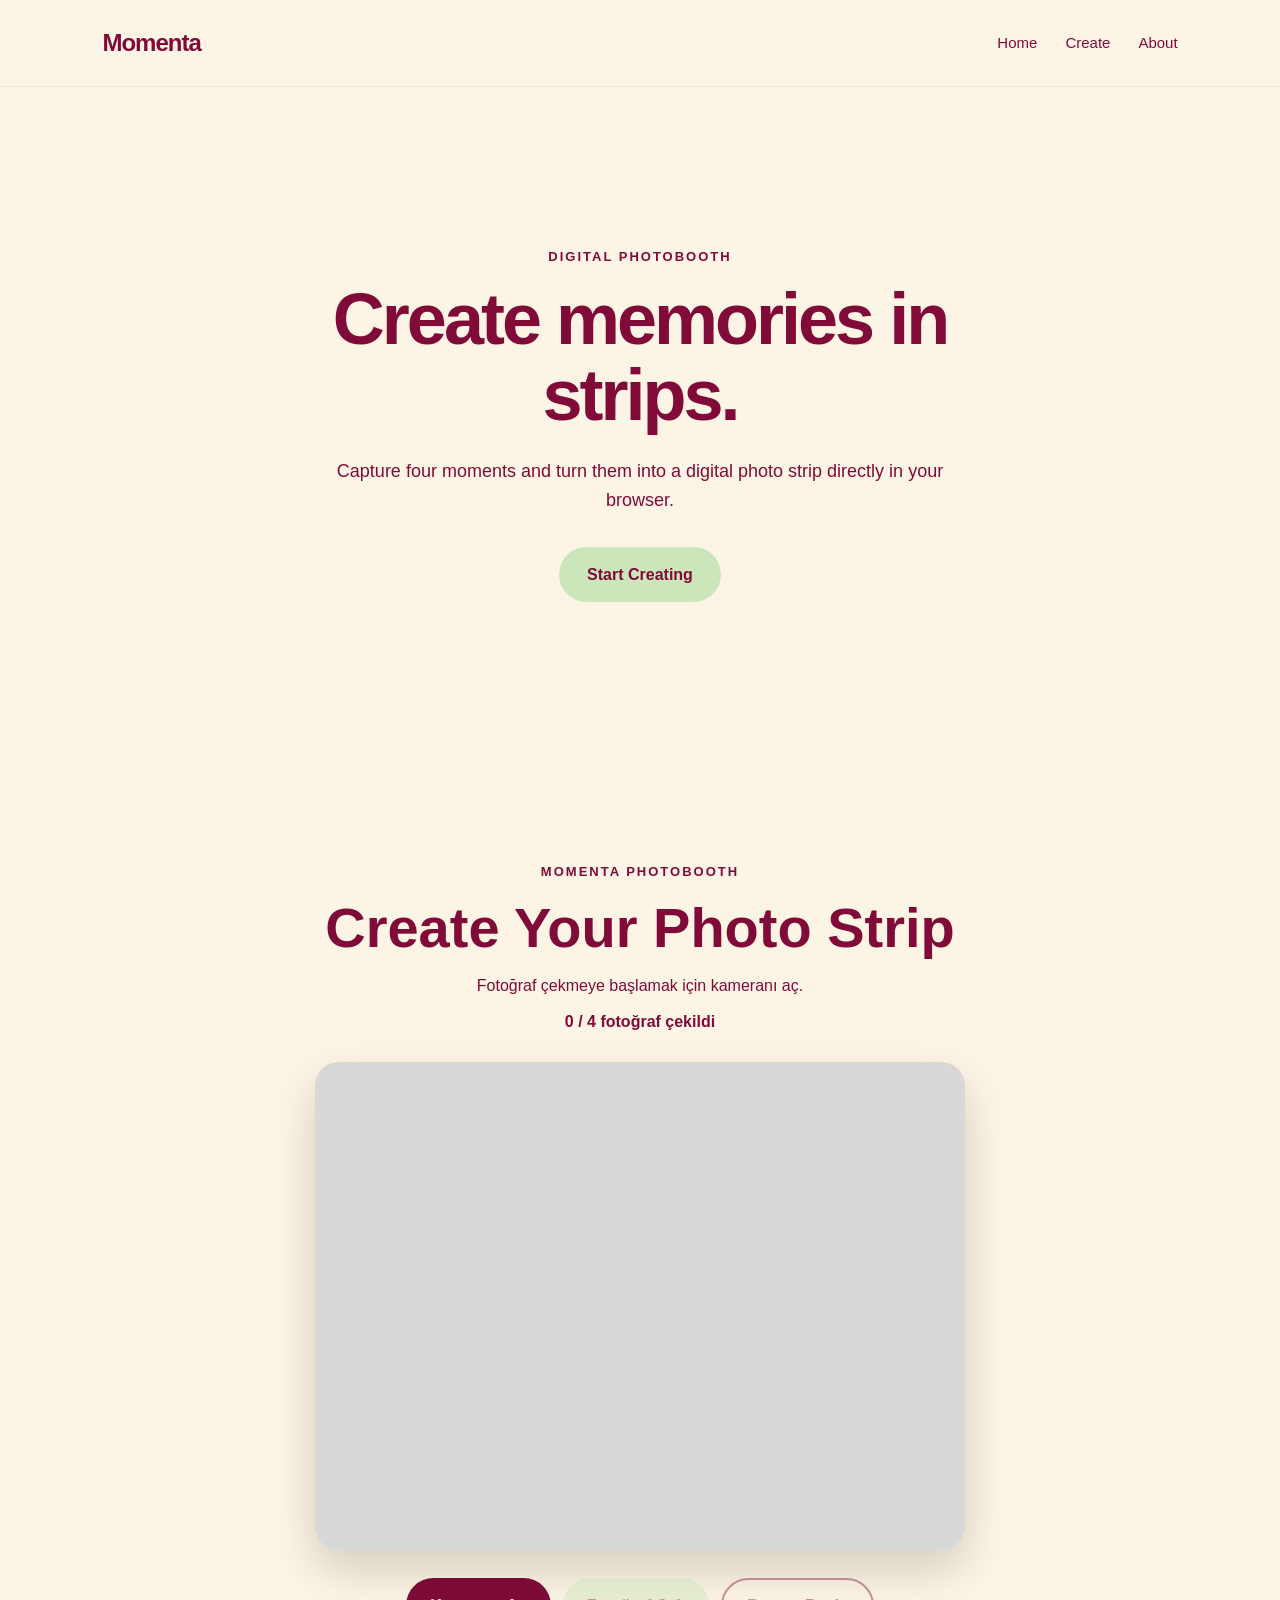
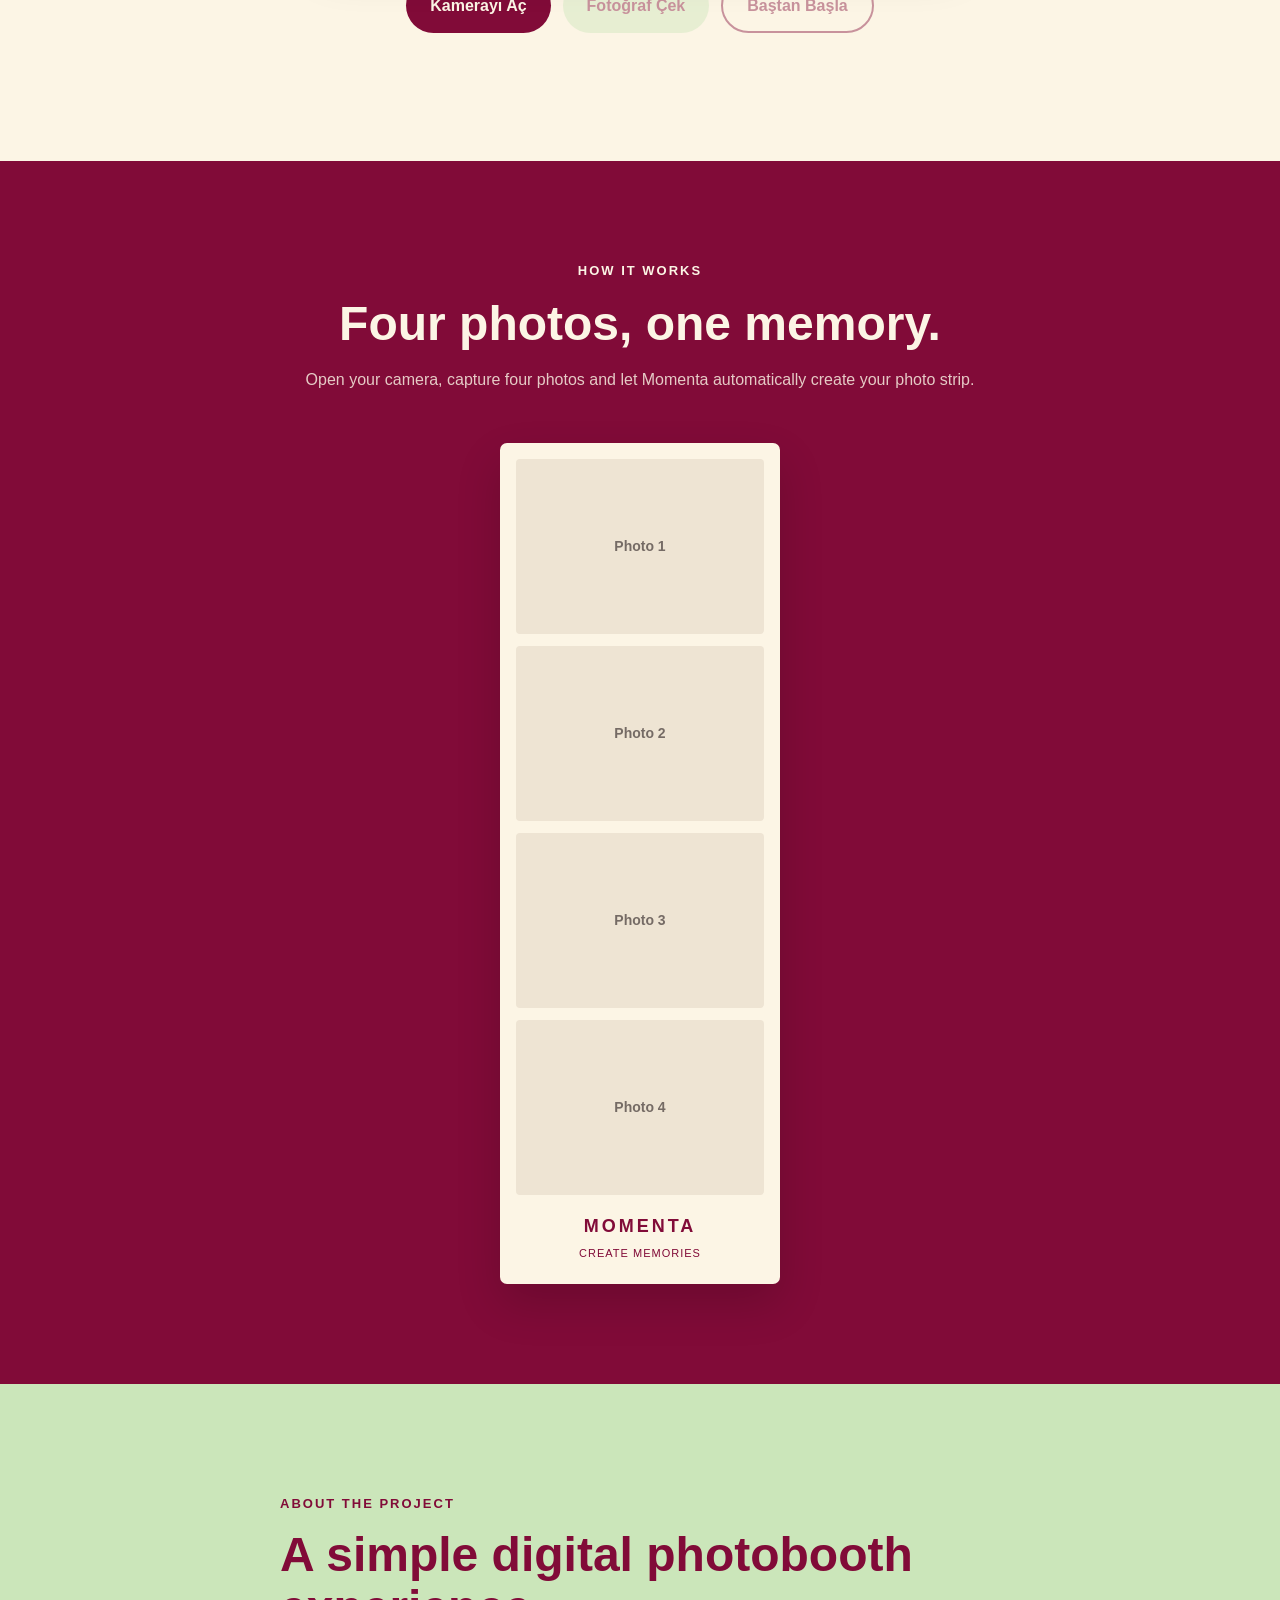
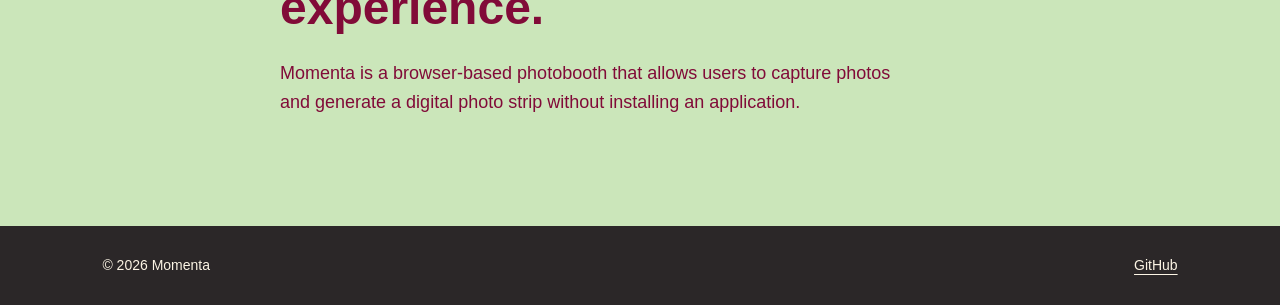
==== index.html @ b7023be0 "refactor: rebuild photobooth camera flow" ====
<!DOCTYPE html>
<html lang="en">
<head>
    <meta charset="UTF-8">

    <meta
        name="viewport"
        content="width=device-width, initial-scale=1.0"
    >

    <meta
        name="description"
        content="Create digital photo strips directly in your browser with Momenta."
    >

    <title>Momenta | Digital Photobooth</title>

    <link rel="stylesheet" href="./style.css">

    <script src="./script.js" defer></script>
</head>

<body>

    <!-- HEADER -->
    <header class="header">
        <a href="#home" class="logo">
            Momenta
        </a>

        <nav class="navigation" aria-label="Main navigation">
            <a href="#home">Home</a>
            <a href="#camera-section">Create</a>
            <a href="#about">About</a>
        </nav>
    </header>


    <!-- MAIN CONTENT -->
    <main>

        <!-- HERO SECTION -->
        <section class="hero" id="home">
            <div class="hero-content">

                <p class="hero-label">
                    Digital Photobooth
                </p>

                <h1>
                    Create memories in strips.
                </h1>

                <p class="hero-description">
                    Capture four moments and turn them into a
                    digital photo strip directly in your browser.
                </p>

                <a
                    href="#camera-section"
                    class="primary-button"
                >
                    Start Creating
                </a>

            </div>
        </section>


        <!-- CAMERA SECTION -->
        <section
            class="camera-section"
            id="camera-section"
        >
            <div class="camera-header">

                <p class="section-label">
                    Momenta Photobooth
                </p>

                <h2>
                    Create Your Photo Strip
                </h2>

                <p
                    id="camera-status"
                    class="status-message"
                    aria-live="polite"
                >
                    Fotoğraf çekmeye başlamak için kameranı aç.
                </p>

                <p id="photo-counter">
                    0 / 4 fotoğraf çekildi
                </p>

            </div>


            <!-- CAMERA PREVIEW -->
            <div class="camera-container">

                <video
                    id="camera"
                    autoplay
                    muted
                    playsinline
                ></video>

                <!-- COUNTDOWN -->
                <div
                    id="countdown-overlay"
                    class="countdown-overlay"
                    hidden
                    aria-live="assertive"
                >
                    <span id="countdown-number">3</span>
                </div>

            </div>


            <!-- CAMERA BUTTONS -->
            <div class="camera-actions">

                <button
                    id="start-camera"
                    type="button"
                    class="action-button primary-action"
                >
                    Kamerayı Aç
                </button>

                <button
                    id="capture-photo"
                    type="button"
                    class="action-button"
                    disabled
                >
                    Fotoğraf Çek
                </button>

                <button
                    id="reset-session"
                    type="button"
                    class="action-button secondary-action"
                    disabled
                >
                    Baştan Başla
                </button>

            </div>


            <!-- CAPTURED PHOTOS -->
            <div
                id="photo-gallery"
                class="photo-gallery"
                aria-label="Çekilen fotoğraflar"
            ></div>


            <!-- GENERATED PHOTO STRIP -->
            <section
                id="strip-result"
                class="strip-result"
                hidden
            >
                <h3>
                    Your Photo Strip
                </h3>

                <canvas id="strip-canvas"></canvas>
            </section>


            <!-- HIDDEN CAPTURE CANVAS -->
            <canvas
                id="photo-canvas"
                hidden
            ></canvas>

        </section>


        <!-- PREVIEW SECTION -->
        <section
            class="preview-section"
            id="preview"
        >
            <div class="section-heading">

                <p class="section-label">
                    How it works
                </p>

                <h2>
                    Four photos, one memory.
                </h2>

                <p>
                    Open your camera, capture four photos and let
                    Momenta automatically create your photo strip.
                </p>

            </div>


            <div class="example-strip">

                <div class="example-photo">
                    <span>Photo 1</span>
                </div>

                <div class="example-photo">
                    <span>Photo 2</span>
                </div>

                <div class="example-photo">
                    <span>Photo 3</span>
                </div>

                <div class="example-photo">
                    <span>Photo 4</span>
                </div>

                <p class="example-strip-title">
                    MOMENTA
                </p>

                <p class="example-strip-date">
                    CREATE MEMORIES
                </p>

            </div>
        </section>


        <!-- ABOUT SECTION -->
        <section
            class="about-section"
            id="about"
        >
            <div class="about-content">

                <p class="section-label">
                    About the project
                </p>

                <h2>
                    A simple digital photobooth experience.
                </h2>

                <p>
                    Momenta is a browser-based photobooth that
                    allows users to capture photos and generate a
                    digital photo strip without installing an
                    application.
                </p>

            </div>
        </section>

    </main>


    <!-- FOOTER -->
    <footer class="footer">

        <p>
            © 2026 Momenta
        </p>

        <a
            href="https://github.com/esmaktass/momenta-photobooth"
            target="_blank"
            rel="noopener noreferrer"
        >
            GitHub
        </a>

    </footer>

</body>
</html>
---- style.css ----
/* ============================= */
/* RESET                         */
/* ============================= */

* {
    margin: 0;
    padding: 0;
    box-sizing: border-box;
}


/* ============================= */
/* GLOBAL STYLES                 */
/* ============================= */

:root {
    --cream: #fcf5e5;
    --burgundy: #810b38;
    --green: #cbe6ba;
    --dark: #2b2728;
    --white: #ffffff;
    --gray: #d8d8d8;

    --shadow-small:
        0 8px 20px rgba(0, 0, 0, 0.1);

    --shadow-large:
        0 20px 45px rgba(0, 0, 0, 0.16);
}

html {
    scroll-behavior: smooth;
}

body {
    min-height: 100vh;

    font-family:
        Arial,
        Helvetica,
        sans-serif;

    background-color: var(--cream);
    color: var(--burgundy);

    line-height: 1.6;
}

button,
a {
    font: inherit;
}

a {
    color: inherit;
    text-decoration: none;
}

button {
    border: none;
}


/* ============================= */
/* HEADER                        */
/* ============================= */

.header {
    width: 100%;

    display: flex;
    justify-content: space-between;
    align-items: center;

    padding: 24px 8%;

    background-color: var(--cream);

    border-bottom:
        1px solid rgba(129, 11, 56, 0.08);
}

.logo {
    font-size: 24px;
    font-weight: 700;
    letter-spacing: -1px;
}

.navigation {
    display: flex;
    align-items: center;
    gap: 28px;
}

.navigation a {
    font-size: 15px;
    font-weight: 500;

    transition:
        opacity 0.2s ease,
        transform 0.2s ease;
}

.navigation a:hover {
    opacity: 0.6;
    transform: translateY(-1px);
}


/* ============================= */
/* HERO                          */
/* ============================= */

.hero {
    min-height: 75vh;

    display: flex;
    justify-content: center;
    align-items: center;

    padding: 80px 8%;
}

.hero-content {
    max-width: 780px;
    text-align: center;
}

.hero-label,
.section-label {
    margin-bottom: 14px;

    font-size: 13px;
    font-weight: 700;

    letter-spacing: 2px;
    text-transform: uppercase;
}

.hero h1 {
    font-size: clamp(3rem, 8vw, 4.5rem);
    line-height: 1.05;
    letter-spacing: -3px;
}

.hero-description {
    max-width: 620px;

    margin: 24px auto 0;

    font-size: 18px;
}

.primary-button {
    display: inline-block;

    margin-top: 32px;
    padding: 15px 28px;

    background-color: var(--green);
    color: var(--burgundy);

    border-radius: 999px;

    font-weight: 700;

    transition:
        transform 0.2s ease,
        opacity 0.2s ease;
}

.primary-button:hover {
    transform: translateY(-2px);
    opacity: 0.86;
}


/* ============================= */
/* CAMERA SECTION                */
/* ============================= */

.camera-section {
    min-height: 100vh;

    display: flex;
    flex-direction: column;
    align-items: center;
    gap: 28px;

    padding: 100px 8%;

    text-align: center;
}

.camera-header {
    max-width: 680px;
}

.camera-header h2 {
    margin-bottom: 14px;

    font-size: clamp(2rem, 5vw, 3.5rem);
    line-height: 1.1;
}

.status-message {
    min-height: 28px;
    margin-bottom: 8px;
}

.status-message.success {
    color: #39703b;
}

.status-message.error {
    color: #b42318;
}

#photo-counter {
    font-weight: 700;
}


/* ============================= */
/* CAMERA PREVIEW                */
/* ============================= */

.camera-container {
    position: relative;

    width: min(100%, 650px);
    aspect-ratio: 4 / 3;

    overflow: hidden;

    background-color: var(--gray);

    border-radius: 24px;

    box-shadow: var(--shadow-large);
}

#camera {
    display: none;

    width: 100%;
    height: 100%;

    object-fit: cover;

    transform: scaleX(-1);
}


/* ============================= */
/* COUNTDOWN                     */
/* ============================= */

.countdown-overlay {
    position: absolute;
    inset: 0;

    display: flex;
    justify-content: center;
    align-items: center;

    background-color: rgba(0, 0, 0, 0.34);

    z-index: 10;
}

.countdown-overlay[hidden] {
    display: none;
}

#countdown-number {
    color: var(--white);

    font-size: clamp(5rem, 18vw, 9rem);
    font-weight: 700;

    text-shadow:
        0 8px 24px rgba(0, 0, 0, 0.35);

    animation:
        countdown-pop 0.8s ease;
}

@keyframes countdown-pop {
    0% {
        opacity: 0;
        transform: scale(0.55);
    }

    35% {
        opacity: 1;
        transform: scale(1.15);
    }

    100% {
        opacity: 1;
        transform: scale(1);
    }
}


/* ============================= */
/* CAMERA BUTTONS                */
/* ============================= */

.camera-actions {
    display: flex;
    flex-wrap: wrap;
    justify-content: center;

    gap: 12px;
}

.action-button {
    padding: 13px 24px;

    background-color: var(--green);
    color: var(--burgundy);

    border-radius: 999px;

    font-weight: 700;

    cursor: pointer;

    transition:
        transform 0.2s ease,
        opacity 0.2s ease;
}

.action-button:hover:not(:disabled) {
    transform: translateY(-2px);
}

.action-button:disabled {
    cursor: not-allowed;
    opacity: 0.42;
}

.primary-action {
    background-color: var(--burgundy);
    color: var(--cream);
}

.secondary-action {
    background-color: transparent;

    border:
        2px solid var(--burgundy);
}


/* ============================= */
/* PHOTO GALLERY                 */
/* ============================= */

.photo-gallery {
    width: min(100%, 800px);

    display: grid;
    grid-template-columns:
        repeat(4, minmax(0, 1fr));

    gap: 14px;
}

.photo-thumbnail {
    width: 100%;
    aspect-ratio: 4 / 3;

    object-fit: cover;

    border-radius: 14px;

    box-shadow: var(--shadow-small);
}


/* ============================= */
/* GENERATED STRIP               */
/* ============================= */

.strip-result {
    width: 100%;

    margin-top: 26px;
}

.strip-result h3 {
    margin-bottom: 24px;

    font-size: 2rem;
}

#strip-canvas {
    width: min(100%, 340px);
    height: auto;

    background-color: var(--white);

    border-radius: 8px;

    box-shadow: var(--shadow-large);
}


/* ============================= */
/* PREVIEW SECTION               */
/* ============================= */

.preview-section {
    display: flex;
    flex-direction: column;
    align-items: center;

    padding: 100px 8%;

    background-color: var(--burgundy);
    color: var(--cream);
}

.section-heading {
    max-width: 680px;

    margin-bottom: 50px;

    text-align: center;
}

.section-heading h2 {
    margin-bottom: 16px;

    font-size: clamp(2rem, 5vw, 3rem);
    line-height: 1.15;
}

.section-heading p:last-child {
    opacity: 0.82;
}

.example-strip {
    width: 280px;

    display: flex;
    flex-direction: column;
    gap: 12px;

    padding: 16px 16px 22px;

    background-color: var(--cream);
    color: var(--burgundy);

    border-radius: 7px;

    box-shadow: var(--shadow-large);
}

.example-photo {
    height: 175px;

    display: flex;
    justify-content: center;
    align-items: center;

    background-color: #eee4d3;

    border-radius: 4px;

    color: #756b65;

    font-size: 14px;
    font-weight: 700;
}

.example-strip-title {
    margin-top: 5px;

    text-align: center;

    font-size: 18px;
    font-weight: 700;

    letter-spacing: 3px;
}

.example-strip-date {
    margin-top: -8px;

    text-align: center;

    font-size: 11px;
    letter-spacing: 1px;
}


/* ============================= */
/* ABOUT SECTION                 */
/* ============================= */

.about-section {
    padding: 110px 8%;

    background-color: var(--green);
}

.about-content {
    max-width: 720px;
    margin: 0 auto;
}

.about-content h2 {
    margin-bottom: 24px;

    font-size: clamp(2.2rem, 5vw, 3rem);
    line-height: 1.1;
}

.about-content p:last-child {
    max-width: 630px;

    font-size: 18px;
}


/* ============================= */
/* FOOTER                        */
/* ============================= */

.footer {
    display: flex;
    justify-content: space-between;
    align-items: center;

    padding: 28px 8%;

    background-color: var(--dark);
    color: var(--cream);

    font-size: 14px;
}

.footer a {
    text-decoration: underline;
    text-underline-offset: 4px;
}


/* ============================= */
/* TABLET                        */
/* ============================= */

@media (max-width: 768px) {
    .header {
        flex-direction: column;
        gap: 18px;

        padding: 22px 6%;
    }

    .navigation {
        gap: 20px;
    }

    .hero {
        min-height: 65vh;

        padding: 70px 6%;
    }

    .hero h1 {
        letter-spacing: -2px;
    }

    .camera-section {
        padding: 80px 6%;
    }

    .photo-gallery {
        grid-template-columns:
            repeat(2, minmax(0, 1fr));
    }

    .preview-section {
        padding: 80px 6%;
    }

    .about-section {
        padding: 80px 6%;
    }
}


/* ============================= */
/* MOBILE                        */
/* ============================= */

@media (max-width: 480px) {
    .navigation {
        gap: 15px;
    }

    .navigation a {
        font-size: 14px;
    }

    .hero {
        padding: 60px 20px;
    }

    .hero-description {
        font-size: 16px;
    }

    .camera-section {
        padding: 65px 20px;
    }

    .camera-actions {
        width: 100%;
    }

    .action-button {
        flex: 1 1 100%;
    }

    .photo-gallery {
        grid-template-columns:
            repeat(2, minmax(0, 1fr));
    }

    .example-strip {
        width: 100%;
        max-width: 280px;
    }

    .footer {
        flex-direction: column;
        gap: 10px;

        text-align: center;
    }
}
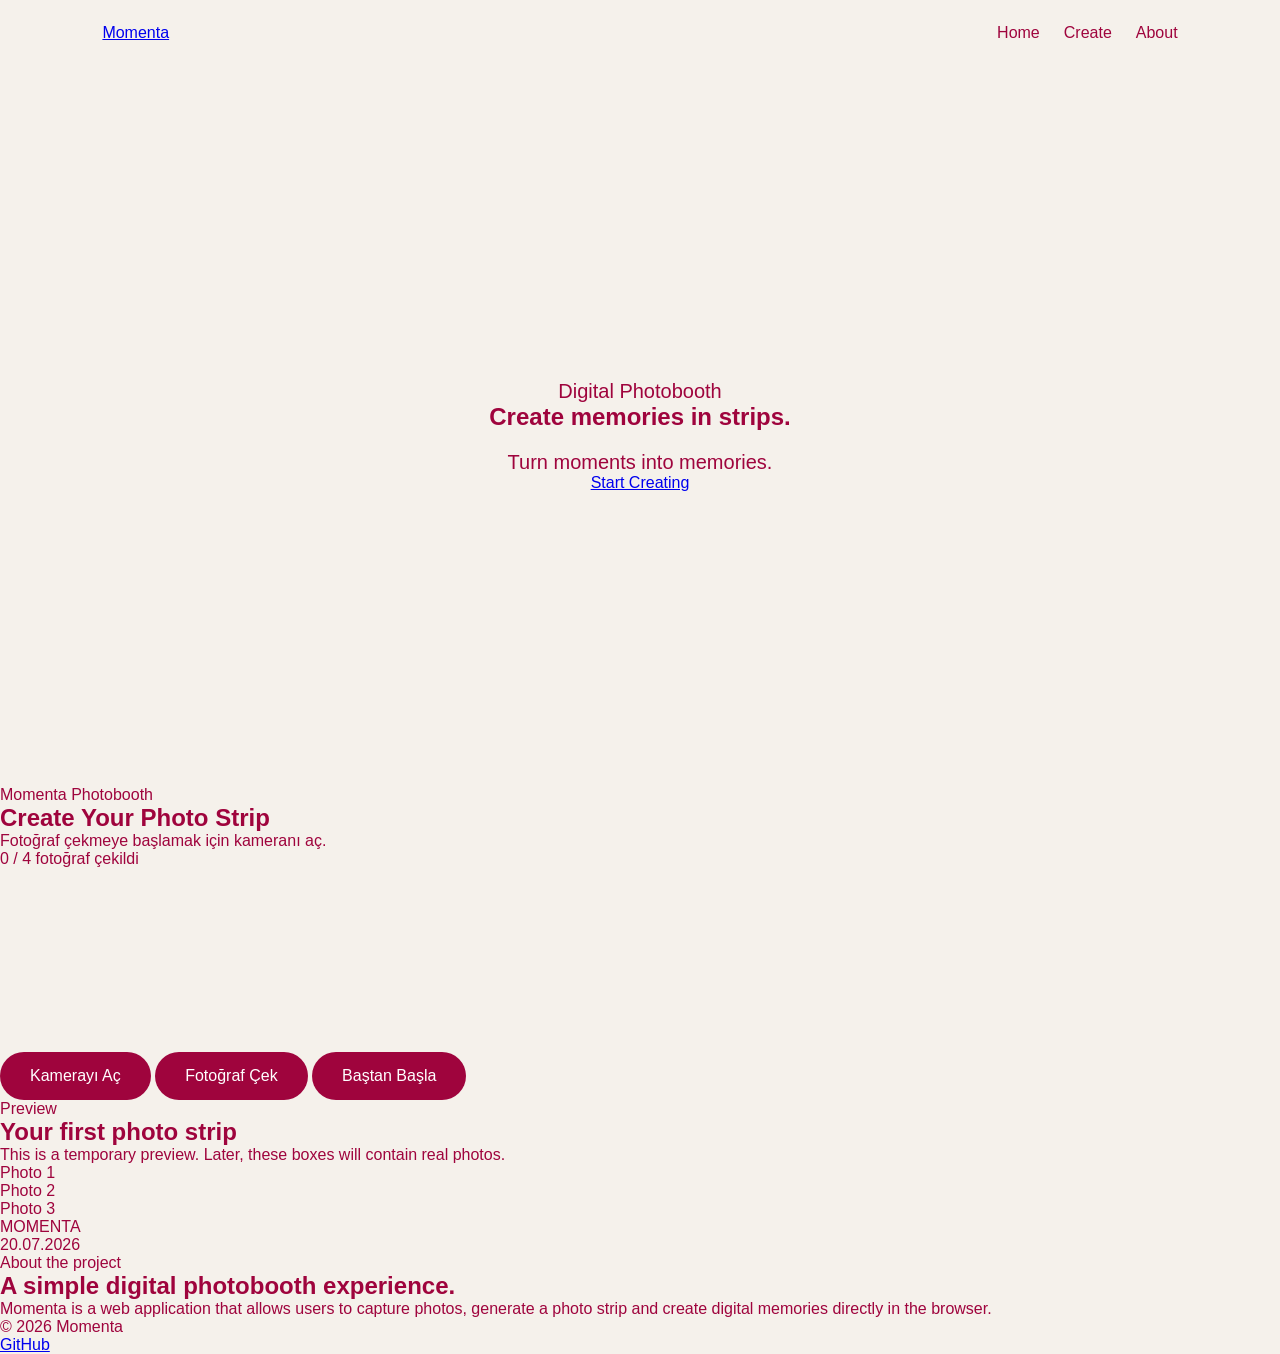
==== commit edab6daf: "Add countdown experience before photo capture" ====
--- a/index.html
+++ b/index.html
@@ -8,12 +8,7 @@
         content="width=device-width, initial-scale=1.0"
     >
 
-    <meta
-        name="description"
-        content="Create digital photo strips directly in your browser with Momenta."
-    >
-
-    <title>Momenta | Digital Photobooth</title>
+    <title>Momenta</title>
 
     <link rel="stylesheet" href="./style.css">
 
@@ -24,15 +19,17 @@
 
     <!-- HEADER -->
     <header class="header">
+
         <a href="#home" class="logo">
             Momenta
         </a>
 
-        <nav class="navigation" aria-label="Main navigation">
+        <nav class="navigation">
             <a href="#home">Home</a>
             <a href="#camera-section">Create</a>
             <a href="#about">About</a>
         </nav>
+
     </header>
 
 
@@ -41,6 +38,7 @@
 
         <!-- HERO SECTION -->
         <section class="hero" id="home">
+
             <div class="hero-content">
 
                 <p class="hero-label">
@@ -52,8 +50,7 @@
                 </h1>
 
                 <p class="hero-description">
-                    Capture four moments and turn them into a
-                    digital photo strip directly in your browser.
+                    Turn moments into memories.
                 </p>
 
                 <a
@@ -64,6 +61,7 @@
                 </a>
 
             </div>
+
         </section>
 
 
@@ -72,6 +70,7 @@
             class="camera-section"
             id="camera-section"
         >
+
             <div class="camera-header">
 
                 <p class="section-label">
@@ -82,11 +81,7 @@
                     Create Your Photo Strip
                 </h2>
 
-                <p
-                    id="camera-status"
-                    class="status-message"
-                    aria-live="polite"
-                >
+                <p id="camera-status">
                     Fotoğraf çekmeye başlamak için kameranı aç.
                 </p>
 
@@ -97,36 +92,22 @@
             </div>
 
 
-            <!-- CAMERA PREVIEW -->
             <div class="camera-container">
 
                 <video
                     id="camera"
                     autoplay
-                    muted
                     playsinline
                 ></video>
 
-                <!-- COUNTDOWN -->
-                <div
-                    id="countdown-overlay"
-                    class="countdown-overlay"
-                    hidden
-                    aria-live="assertive"
-                >
-                    <span id="countdown-number">3</span>
-                </div>
-
-            </div>
-
-
-            <!-- CAMERA BUTTONS -->
+            </div>
+
+
             <div class="camera-actions">
 
                 <button
                     id="start-camera"
                     type="button"
-                    class="action-button primary-action"
                 >
                     Kamerayı Aç
                 </button>
@@ -134,7 +115,6 @@
                 <button
                     id="capture-photo"
                     type="button"
-                    class="action-button"
                     disabled
                 >
                     Fotoğraf Çek
@@ -143,7 +123,6 @@
                 <button
                     id="reset-session"
                     type="button"
-                    class="action-button secondary-action"
                     disabled
                 >
                     Baştan Başla
@@ -152,7 +131,6 @@
             </div>
 
 
-            <!-- CAPTURED PHOTOS -->
             <div
                 id="photo-gallery"
                 class="photo-gallery"
@@ -160,21 +138,21 @@
             ></div>
 
 
-            <!-- GENERATED PHOTO STRIP -->
             <section
                 id="strip-result"
                 class="strip-result"
                 hidden
             >
+
                 <h3>
                     Your Photo Strip
                 </h3>
 
                 <canvas id="strip-canvas"></canvas>
+
             </section>
 
 
-            <!-- HIDDEN CAPTURE CANVAS -->
             <canvas
                 id="photo-canvas"
                 hidden
@@ -188,51 +166,49 @@
             class="preview-section"
             id="preview"
         >
+
             <div class="section-heading">
 
                 <p class="section-label">
-                    How it works
+                    Preview
                 </p>
 
                 <h2>
-                    Four photos, one memory.
+                    Your first photo strip
                 </h2>
 
                 <p>
-                    Open your camera, capture four photos and let
-                    Momenta automatically create your photo strip.
-                </p>
-
-            </div>
-
-
-            <div class="example-strip">
-
-                <div class="example-photo">
+                    This is a temporary preview. Later, these
+                    boxes will contain real photos.
+                </p>
+
+            </div>
+
+
+            <div class="photo-strip">
+
+                <div class="photo-placeholder">
                     <span>Photo 1</span>
                 </div>
 
-                <div class="example-photo">
+                <div class="photo-placeholder">
                     <span>Photo 2</span>
                 </div>
 
-                <div class="example-photo">
+                <div class="photo-placeholder">
                     <span>Photo 3</span>
                 </div>
 
-                <div class="example-photo">
-                    <span>Photo 4</span>
-                </div>
-
-                <p class="example-strip-title">
+                <p class="photo-strip-title">
                     MOMENTA
                 </p>
 
-                <p class="example-strip-date">
-                    CREATE MEMORIES
-                </p>
-
-            </div>
+                <p class="photo-strip-date">
+                    20.07.2026
+                </p>
+
+            </div>
+
         </section>
 
 
@@ -241,6 +217,7 @@
             class="about-section"
             id="about"
         >
+
             <div class="about-content">
 
                 <p class="section-label">
@@ -252,13 +229,14 @@
                 </h2>
 
                 <p>
-                    Momenta is a browser-based photobooth that
-                    allows users to capture photos and generate a
-                    digital photo strip without installing an
-                    application.
-                </p>
-
-            </div>
+                    Momenta is a web application that allows
+                    users to capture photos, generate a photo
+                    strip and create digital memories directly
+                    in the browser.
+                </p>
+
+            </div>
+
         </section>
 
     </main>
--- a/style.css
+++ b/style.css
@@ -1,647 +1,83 @@
-/* ============================= */
-/* RESET                         */
-/* ============================= */
-
 * {
     margin: 0;
     padding: 0;
     box-sizing: border-box;
 }
 
-
-/* ============================= */
-/* GLOBAL STYLES                 */
-/* ============================= */
-
-:root {
-    --cream: #fcf5e5;
-    --burgundy: #810b38;
-    --green: #cbe6ba;
-    --dark: #2b2728;
-    --white: #ffffff;
-    --gray: #d8d8d8;
-
-    --shadow-small:
-        0 8px 20px rgba(0, 0, 0, 0.1);
-
-    --shadow-large:
-        0 20px 45px rgba(0, 0, 0, 0.16);
+body {
+    font-family: Arial, sans-serif;
+    background-color: #f5f1eb;
+    color: #9f043d;
 }
 
-html {
-    scroll-behavior: smooth;
-}
-
-body {
-    min-height: 100vh;
-
-    font-family:
-        Arial,
-        Helvetica,
-        sans-serif;
-
-    background-color: var(--cream);
-    color: var(--burgundy);
-
-    line-height: 1.6;
-}
-
-button,
-a {
-    font: inherit;
-}
-
-a {
-    color: inherit;
-    text-decoration: none;
-}
-
-button {
-    border: none;
-}
-
-
-/* ============================= */
-/* HEADER                        */
-/* ============================= */
-
-.header {
-    width: 100%;
-
+header {
     display: flex;
     justify-content: space-between;
     align-items: center;
 
     padding: 24px 8%;
-
-    background-color: var(--cream);
-
-    border-bottom:
-        1px solid rgba(129, 11, 56, 0.08);
 }
 
-.logo {
-    font-size: 24px;
-    font-weight: 700;
-    letter-spacing: -1px;
+nav {
+    display: flex;
+    gap: 24px;
 }
 
-.navigation {
-    display: flex;
-    align-items: center;
-    gap: 28px;
+nav a {
+    text-decoration: none;
+    color: #9f043d;
 }
 
-.navigation a {
-    font-size: 15px;
-    font-weight: 500;
-
-    transition:
-        opacity 0.2s ease,
-        transform 0.2s ease;
-}
-
-.navigation a:hover {
-    opacity: 0.6;
-    transform: translateY(-1px);
-}
-
-
-/* ============================= */
-/* HERO                          */
-/* ============================= */
-
 .hero {
-    min-height: 75vh;
-
-    display: flex;
-    justify-content: center;
-    align-items: center;
-
-    padding: 80px 8%;
-}
-
-.hero-content {
-    max-width: 780px;
-    text-align: center;
-}
-
-.hero-label,
-.section-label {
-    margin-bottom: 14px;
-
-    font-size: 13px;
-    font-weight: 700;
-
-    letter-spacing: 2px;
-    text-transform: uppercase;
-}
-
-.hero h1 {
-    font-size: clamp(3rem, 8vw, 4.5rem);
-    line-height: 1.05;
-    letter-spacing: -3px;
-}
-
-.hero-description {
-    max-width: 620px;
-
-    margin: 24px auto 0;
-
-    font-size: 18px;
-}
-
-.primary-button {
-    display: inline-block;
-
-    margin-top: 32px;
-    padding: 15px 28px;
-
-    background-color: var(--green);
-    color: var(--burgundy);
-
-    border-radius: 999px;
-
-    font-weight: 700;
-
-    transition:
-        transform 0.2s ease,
-        opacity 0.2s ease;
-}
-
-.primary-button:hover {
-    transform: translateY(-2px);
-    opacity: 0.86;
-}
-
-
-/* ============================= */
-/* CAMERA SECTION                */
-/* ============================= */
-
-.camera-section {
-    min-height: 100vh;
+    min-height: 80vh;
 
     display: flex;
     flex-direction: column;
+    justify-content: center;
     align-items: center;
-    gap: 28px;
-
-    padding: 100px 8%;
 
     text-align: center;
 }
 
-.camera-header {
-    max-width: 680px;
+.hero h2 {
+    font-size: 56px;
+    max-width: 700px;
 }
 
-.camera-header h2 {
-    margin-bottom: 14px;
-
-    font-size: clamp(2rem, 5vw, 3.5rem);
-    line-height: 1.1;
+.hero p {
+    margin-top: 20px;
+    font-size: 20px;
 }
 
-.status-message {
-    min-height: 28px;
-    margin-bottom: 8px;
+button {
+    margin-top: 30px;
+
+    padding: 15px 30px;
+
+    border: none;
+    border-radius: 30px;
+
+    background-color: #9f043d;
+    color: white;
+
+    font-size: 16px;
+
+    cursor: pointer;
 }
 
-.status-message.success {
-    color: #39703b;
-}
+@media (max-width: 768px) {
 
-.status-message.error {
-    color: #b42318;
-}
-
-#photo-counter {
-    font-weight: 700;
-}
-
-
-/* ============================= */
-/* CAMERA PREVIEW                */
-/* ============================= */
-
-.camera-container {
-    position: relative;
-
-    width: min(100%, 650px);
-    aspect-ratio: 4 / 3;
-
-    overflow: hidden;
-
-    background-color: var(--gray);
-
-    border-radius: 24px;
-
-    box-shadow: var(--shadow-large);
-}
-
-#camera {
-    display: none;
-
-    width: 100%;
-    height: 100%;
-
-    object-fit: cover;
-
-    transform: scaleX(-1);
-}
-
-
-/* ============================= */
-/* COUNTDOWN                     */
-/* ============================= */
-
-.countdown-overlay {
-    position: absolute;
-    inset: 0;
-
-    display: flex;
-    justify-content: center;
-    align-items: center;
-
-    background-color: rgba(0, 0, 0, 0.34);
-
-    z-index: 10;
-}
-
-.countdown-overlay[hidden] {
-    display: none;
-}
-
-#countdown-number {
-    color: var(--white);
-
-    font-size: clamp(5rem, 18vw, 9rem);
-    font-weight: 700;
-
-    text-shadow:
-        0 8px 24px rgba(0, 0, 0, 0.35);
-
-    animation:
-        countdown-pop 0.8s ease;
-}
-
-@keyframes countdown-pop {
-    0% {
-        opacity: 0;
-        transform: scale(0.55);
-    }
-
-    35% {
-        opacity: 1;
-        transform: scale(1.15);
-    }
-
-    100% {
-        opacity: 1;
-        transform: scale(1);
-    }
-}
-
-
-/* ============================= */
-/* CAMERA BUTTONS                */
-/* ============================= */
-
-.camera-actions {
-    display: flex;
-    flex-wrap: wrap;
-    justify-content: center;
-
-    gap: 12px;
-}
-
-.action-button {
-    padding: 13px 24px;
-
-    background-color: var(--green);
-    color: var(--burgundy);
-
-    border-radius: 999px;
-
-    font-weight: 700;
-
-    cursor: pointer;
-
-    transition:
-        transform 0.2s ease,
-        opacity 0.2s ease;
-}
-
-.action-button:hover:not(:disabled) {
-    transform: translateY(-2px);
-}
-
-.action-button:disabled {
-    cursor: not-allowed;
-    opacity: 0.42;
-}
-
-.primary-action {
-    background-color: var(--burgundy);
-    color: var(--cream);
-}
-
-.secondary-action {
-    background-color: transparent;
-
-    border:
-        2px solid var(--burgundy);
-}
-
-
-/* ============================= */
-/* PHOTO GALLERY                 */
-/* ============================= */
-
-.photo-gallery {
-    width: min(100%, 800px);
-
-    display: grid;
-    grid-template-columns:
-        repeat(4, minmax(0, 1fr));
-
-    gap: 14px;
-}
-
-.photo-thumbnail {
-    width: 100%;
-    aspect-ratio: 4 / 3;
-
-    object-fit: cover;
-
-    border-radius: 14px;
-
-    box-shadow: var(--shadow-small);
-}
-
-
-/* ============================= */
-/* GENERATED STRIP               */
-/* ============================= */
-
-.strip-result {
-    width: 100%;
-
-    margin-top: 26px;
-}
-
-.strip-result h3 {
-    margin-bottom: 24px;
-
-    font-size: 2rem;
-}
-
-#strip-canvas {
-    width: min(100%, 340px);
-    height: auto;
-
-    background-color: var(--white);
-
-    border-radius: 8px;
-
-    box-shadow: var(--shadow-large);
-}
-
-
-/* ============================= */
-/* PREVIEW SECTION               */
-/* ============================= */
-
-.preview-section {
-    display: flex;
-    flex-direction: column;
-    align-items: center;
-
-    padding: 100px 8%;
-
-    background-color: var(--burgundy);
-    color: var(--cream);
-}
-
-.section-heading {
-    max-width: 680px;
-
-    margin-bottom: 50px;
-
-    text-align: center;
-}
-
-.section-heading h2 {
-    margin-bottom: 16px;
-
-    font-size: clamp(2rem, 5vw, 3rem);
-    line-height: 1.15;
-}
-
-.section-heading p:last-child {
-    opacity: 0.82;
-}
-
-.example-strip {
-    width: 280px;
-
-    display: flex;
-    flex-direction: column;
-    gap: 12px;
-
-    padding: 16px 16px 22px;
-
-    background-color: var(--cream);
-    color: var(--burgundy);
-
-    border-radius: 7px;
-
-    box-shadow: var(--shadow-large);
-}
-
-.example-photo {
-    height: 175px;
-
-    display: flex;
-    justify-content: center;
-    align-items: center;
-
-    background-color: #eee4d3;
-
-    border-radius: 4px;
-
-    color: #756b65;
-
-    font-size: 14px;
-    font-weight: 700;
-}
-
-.example-strip-title {
-    margin-top: 5px;
-
-    text-align: center;
-
-    font-size: 18px;
-    font-weight: 700;
-
-    letter-spacing: 3px;
-}
-
-.example-strip-date {
-    margin-top: -8px;
-
-    text-align: center;
-
-    font-size: 11px;
-    letter-spacing: 1px;
-}
-
-
-/* ============================= */
-/* ABOUT SECTION                 */
-/* ============================= */
-
-.about-section {
-    padding: 110px 8%;
-
-    background-color: var(--green);
-}
-
-.about-content {
-    max-width: 720px;
-    margin: 0 auto;
-}
-
-.about-content h2 {
-    margin-bottom: 24px;
-
-    font-size: clamp(2.2rem, 5vw, 3rem);
-    line-height: 1.1;
-}
-
-.about-content p:last-child {
-    max-width: 630px;
-
-    font-size: 18px;
-}
-
-
-/* ============================= */
-/* FOOTER                        */
-/* ============================= */
-
-.footer {
-    display: flex;
-    justify-content: space-between;
-    align-items: center;
-
-    padding: 28px 8%;
-
-    background-color: var(--dark);
-    color: var(--cream);
-
-    font-size: 14px;
-}
-
-.footer a {
-    text-decoration: underline;
-    text-underline-offset: 4px;
-}
-
-
-/* ============================= */
-/* TABLET                        */
-/* ============================= */
-
-@media (max-width: 768px) {
-    .header {
+    header {
         flex-direction: column;
-        gap: 18px;
-
-        padding: 22px 6%;
-    }
-
-    .navigation {
         gap: 20px;
     }
 
-    .hero {
-        min-height: 65vh;
-
-        padding: 70px 6%;
+    .hero h2 {
+        font-size: 40px;
     }
 
-    .hero h1 {
-        letter-spacing: -2px;
+    .hero p {
+        padding: 0 20px;
     }
 
-    .camera-section {
-        padding: 80px 6%;
-    }
-
-    .photo-gallery {
-        grid-template-columns:
-            repeat(2, minmax(0, 1fr));
-    }
-
-    .preview-section {
-        padding: 80px 6%;
-    }
-
-    .about-section {
-        padding: 80px 6%;
-    }
-}
-
-
-/* ============================= */
-/* MOBILE                        */
-/* ============================= */
-
-@media (max-width: 480px) {
-    .navigation {
-        gap: 15px;
-    }
-
-    .navigation a {
-        font-size: 14px;
-    }
-
-    .hero {
-        padding: 60px 20px;
-    }
-
-    .hero-description {
-        font-size: 16px;
-    }
-
-    .camera-section {
-        padding: 65px 20px;
-    }
-
-    .camera-actions {
-        width: 100%;
-    }
-
-    .action-button {
-        flex: 1 1 100%;
-    }
-
-    .photo-gallery {
-        grid-template-columns:
-            repeat(2, minmax(0, 1fr));
-    }
-
-    .example-strip {
-        width: 100%;
-        max-width: 280px;
-    }
-
-    .footer {
-        flex-direction: column;
-        gap: 10px;
-
-        text-align: center;
-    }
 }
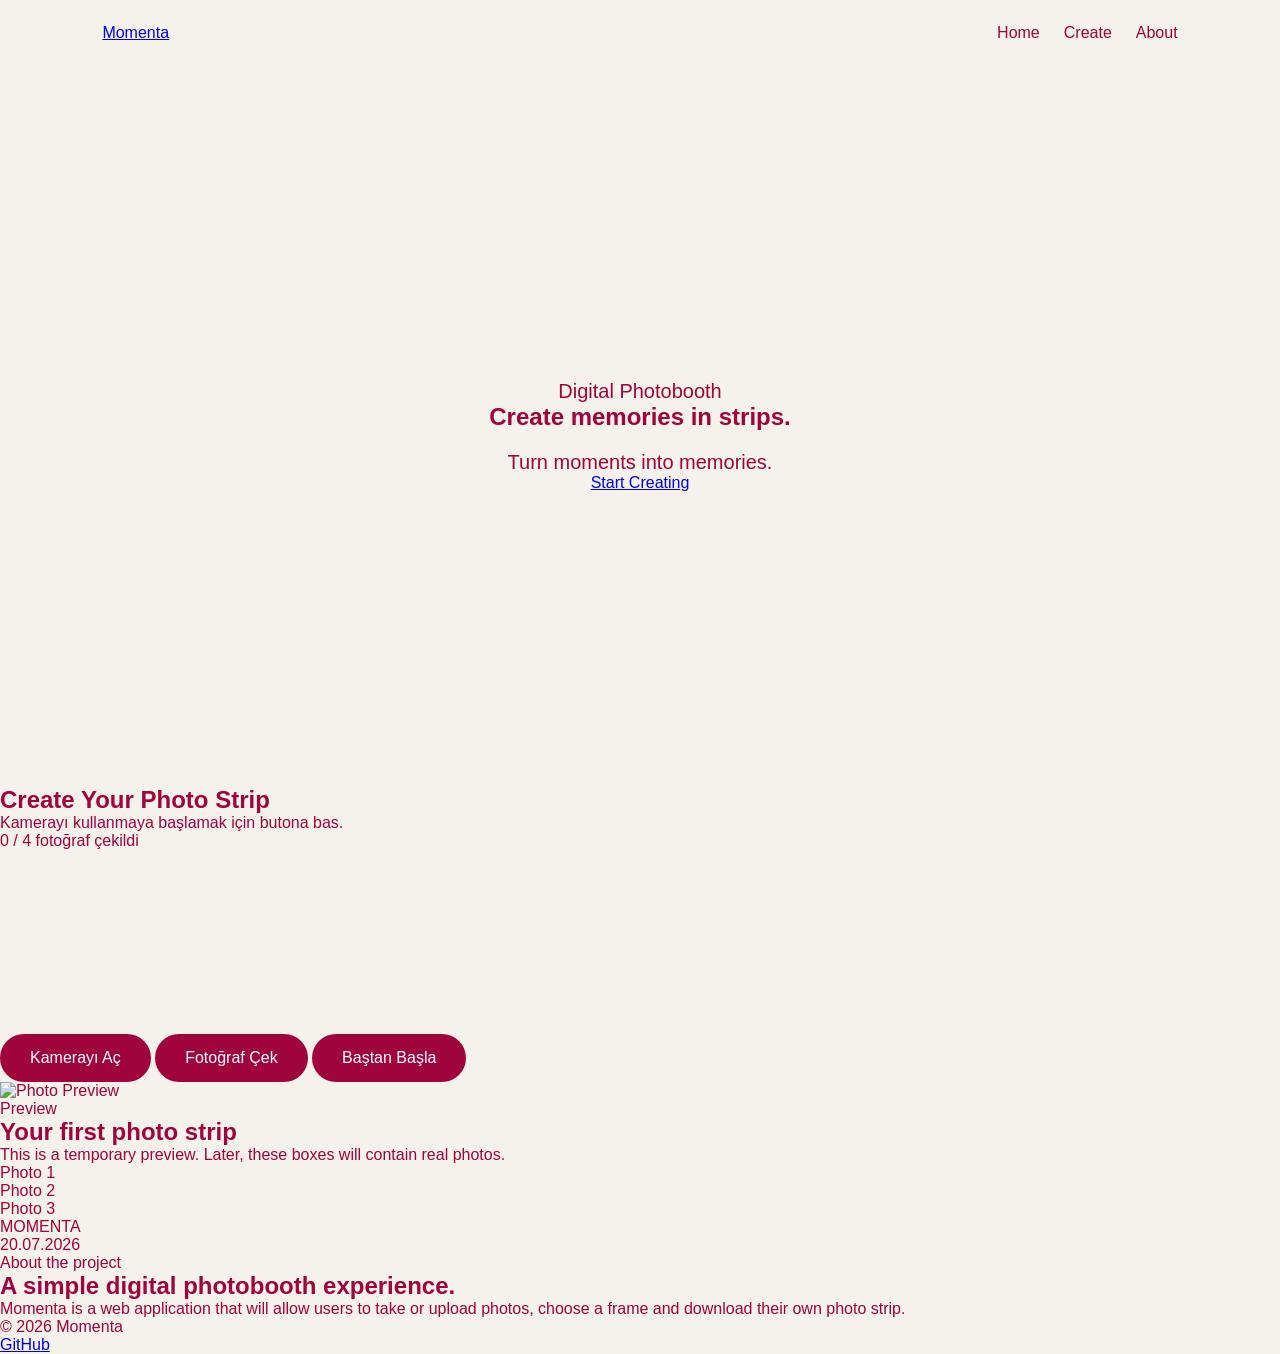
==== commit ec1b8539: "Rename homepage file to index.html" ====
--- a/index.html
+++ b/index.html
@@ -10,9 +10,7 @@
 
     <title>Momenta</title>
 
-    <link rel="stylesheet" href="./style.css">
-
-    <script src="./script.js" defer></script>
+    <link rel="stylesheet" href="style.css">
 </head>
 
 <body>
@@ -20,17 +18,18 @@
     <!-- HEADER -->
     <header class="header">
 
-        <a href="#home" class="logo">
+        <a href="#" class="logo">
             Momenta
         </a>
 
         <nav class="navigation">
             <a href="#home">Home</a>
-            <a href="#camera-section">Create</a>
+            <a href="#preview">Create</a>
             <a href="#about">About</a>
         </nav>
 
     </header>
+
 
 
     <!-- MAIN CONTENT -->
@@ -53,10 +52,7 @@
                     Turn moments into memories.
                 </p>
 
-                <a
-                    href="#camera-section"
-                    class="primary-button"
-                >
+                <a href="#preview" class="primary-button">
                     Start Creating
                 </a>
 
@@ -64,108 +60,74 @@
 
         </section>
 
-
-        <!-- CAMERA SECTION -->
-        <section
-            class="camera-section"
-            id="camera-section"
-        >
-
-            <div class="camera-header">
-
-                <p class="section-label">
-                    Momenta Photobooth
-                </p>
-
-                <h2>
-                    Create Your Photo Strip
-                </h2>
-
-                <p id="camera-status">
-                    Fotoğraf çekmeye başlamak için kameranı aç.
-                </p>
-
-                <p id="photo-counter">
-                    0 / 4 fotoğraf çekildi
-                </p>
-
-            </div>
-
-
-            <div class="camera-container">
-
-                <video
-                    id="camera"
-                    autoplay
-                    playsinline
-                ></video>
-
-            </div>
-
-
-            <div class="camera-actions">
-
-                <button
-                    id="start-camera"
-                    type="button"
-                >
-                    Kamerayı Aç
-                </button>
-
-                <button
-                    id="capture-photo"
-                    type="button"
-                    disabled
-                >
-                    Fotoğraf Çek
-                </button>
-
-                <button
-                    id="reset-session"
-                    type="button"
-                    disabled
-                >
-                    Baştan Başla
-                </button>
-
-            </div>
-
-
-            <div
-                id="photo-gallery"
-                class="photo-gallery"
-                aria-label="Çekilen fotoğraflar"
-            ></div>
-
-
-            <section
-                id="strip-result"
-                class="strip-result"
-                hidden
-            >
-
-                <h3>
-                    Your Photo Strip
-                </h3>
-
-                <canvas id="strip-canvas"></canvas>
-
-            </section>
-
-
-            <canvas
-                id="photo-canvas"
-                hidden
-            ></canvas>
-
-        </section>
+      <section class="camera-section">
+
+    <h2>Create Your Photo Strip</h2>
+
+    <p id="camera-status">
+
+        Kamerayı kullanmaya başlamak için butona bas.
+
+    </p>
+
+           <p id="photo-counter">
+            0 / 4 fotoğraf çekildi
+        </p>
+    </div>
+
+    <div class="camera-container">
+        <video
+            id="camera"
+            autoplay
+            playsinline
+        ></video>
+    </div>
+
+    <div class="camera-actions">
+        <button id="start-camera" type="button">
+            Kamerayı Aç
+        </button>
+
+        <button id="capture-photo" type="button" disabled>
+            Fotoğraf Çek
+        </button>
+
+        <button id="reset-session" type="button" disabled>
+            Baştan Başla
+        </button>
+    </div>
+
+    <div
+        id="photo-gallery"
+        class="photo-gallery"
+        aria-label="Çekilen fotoğraflar"
+    ></div>
+
+    <section
+        id="strip-result"
+        class="strip-result"
+        hidden
+    >
+        <h3>Your Photo Strip</h3>
+
+        <canvas id="strip-canvas"></canvas>
+    </section>
+
+    <canvas
+        id="photo-canvas"
+        hidden
+    ></canvas>
+
+<img
+    id="photo-preview"
+    alt="Photo Preview"
+/>
+
+</section>
 
 
         <!-- PREVIEW SECTION -->
-        <section
-            class="preview-section"
-            id="preview"
-        >
+        <section class="preview-section" id="preview">
 
             <div class="section-heading">
 
@@ -213,10 +175,7 @@
 
 
         <!-- ABOUT SECTION -->
-        <section
-            class="about-section"
-            id="about"
-        >
+        <section class="about-section" id="about">
 
             <div class="about-content">
 
@@ -229,10 +188,9 @@
                 </h2>
 
                 <p>
-                    Momenta is a web application that allows
-                    users to capture photos, generate a photo
-                    strip and create digital memories directly
-                    in the browser.
+                    Momenta is a web application that will allow
+                    users to take or upload photos, choose a frame
+                    and download their own photo strip.
                 </p>
 
             </div>
@@ -258,6 +216,6 @@
         </a>
 
     </footer>
-
+<script src="script.js"></script>
 </body>
-</html>+
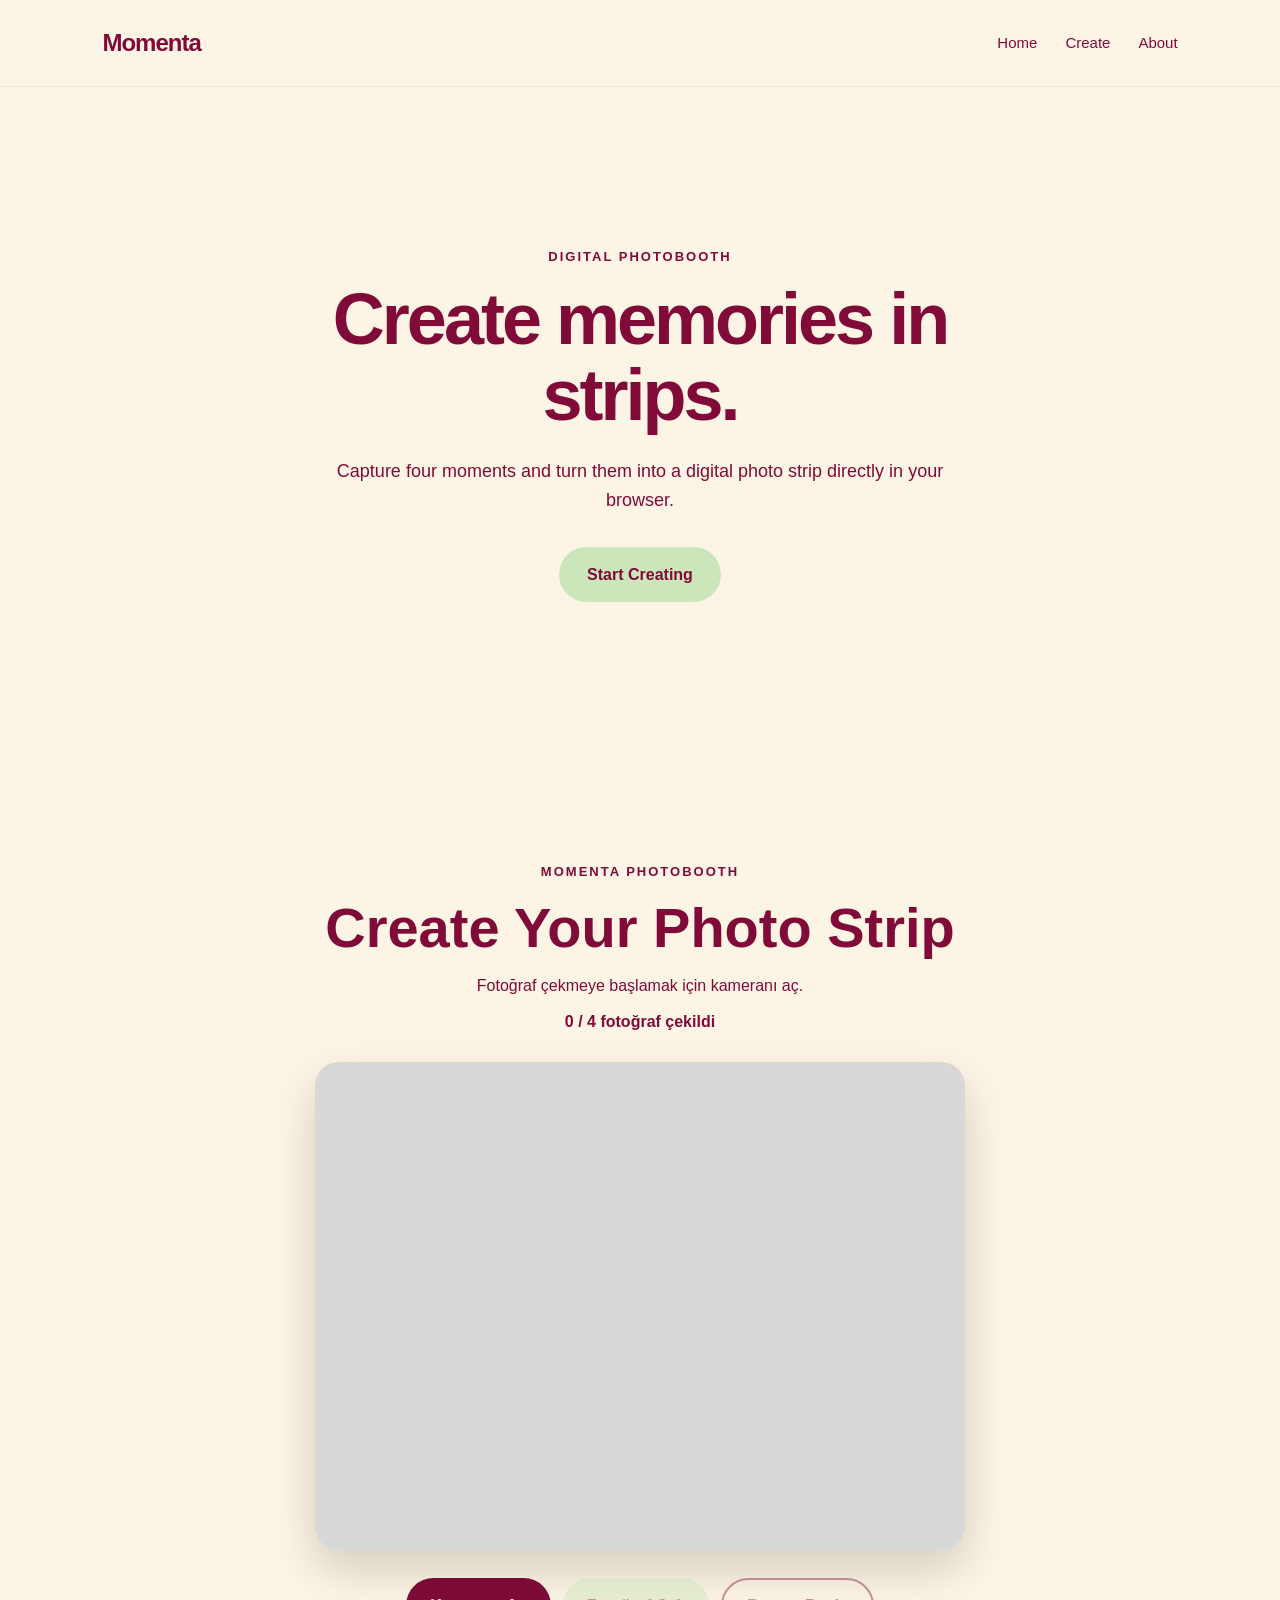
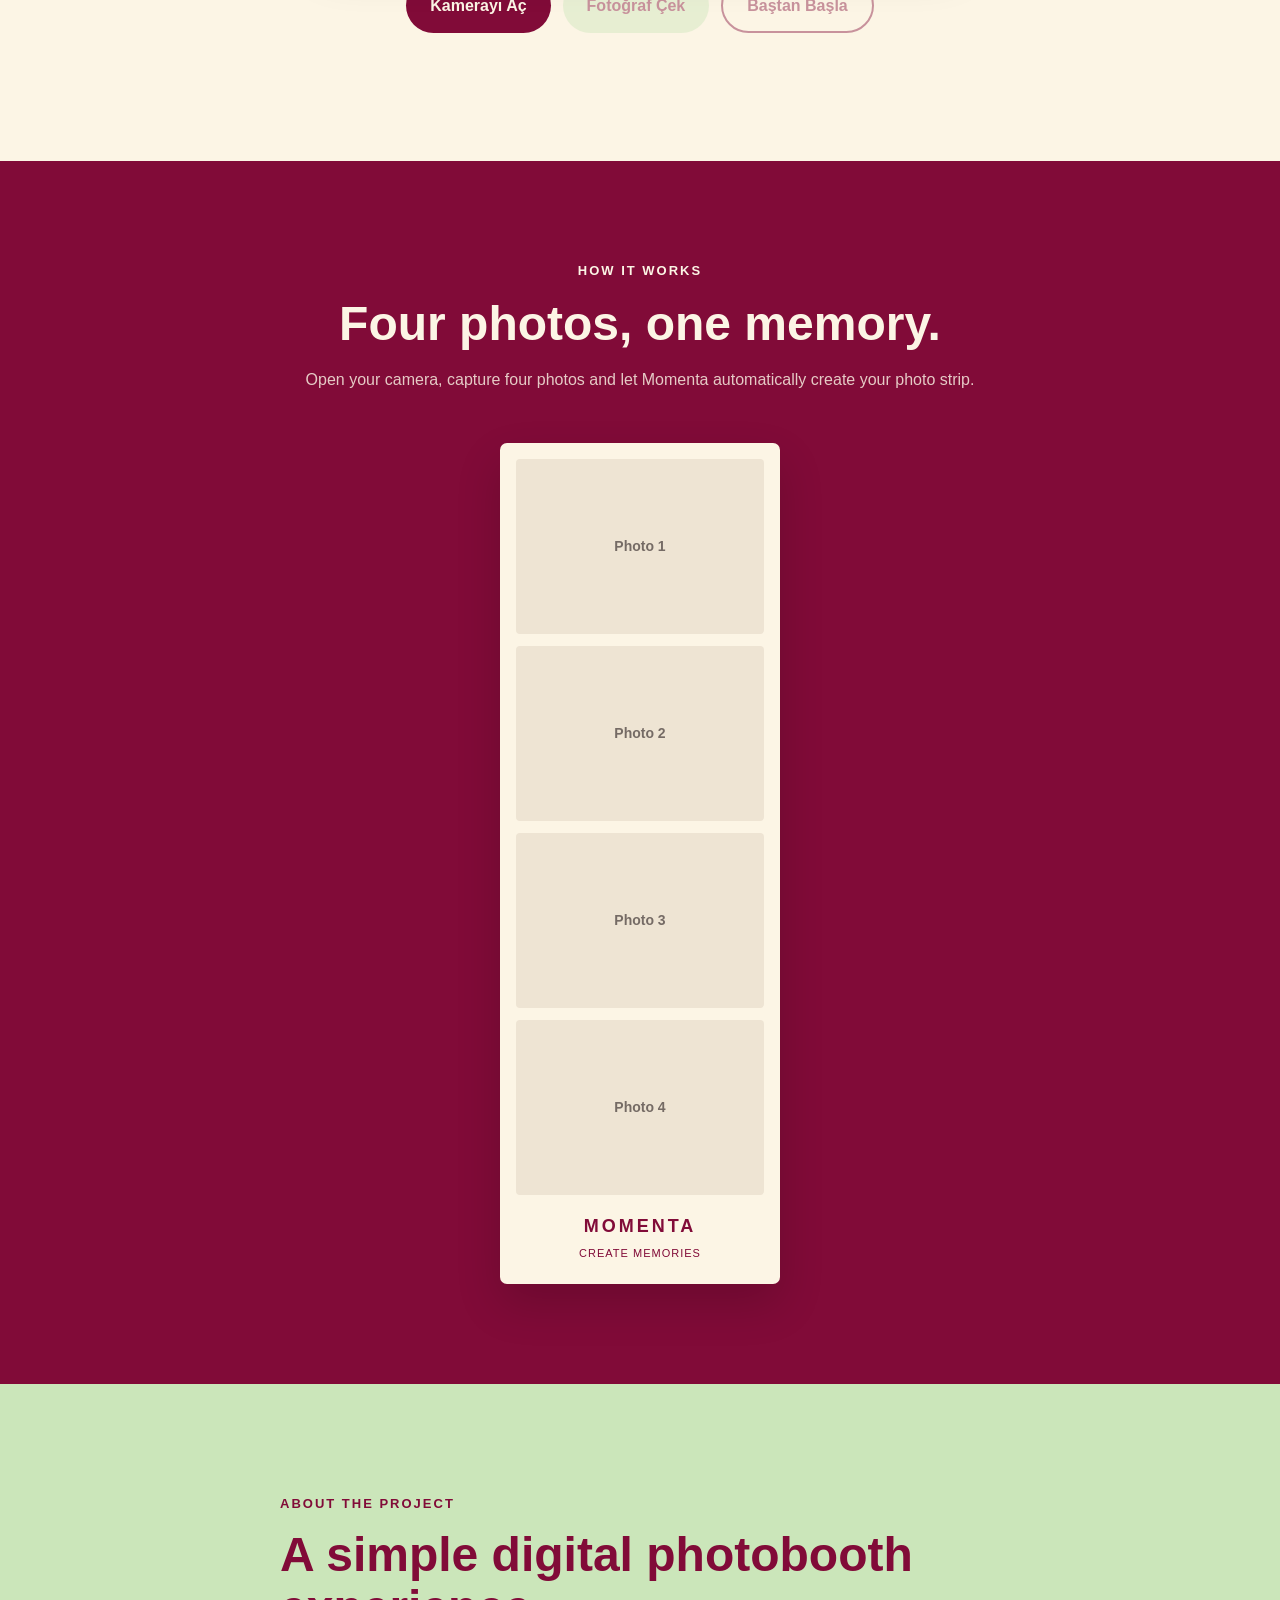
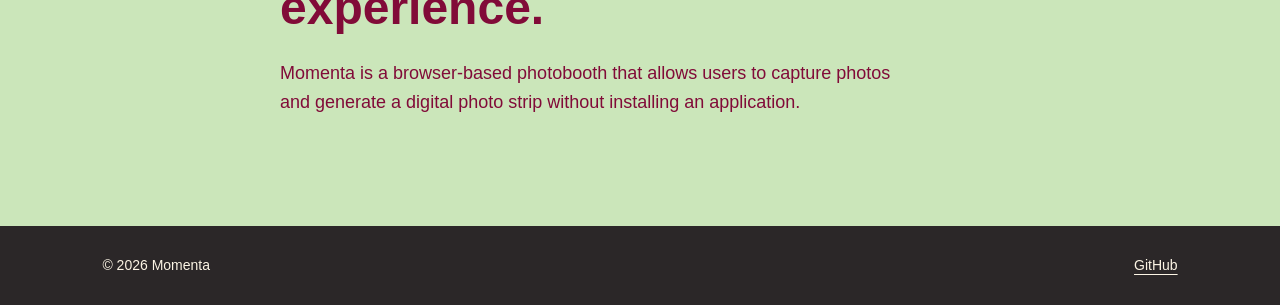
==== commit 26d2849b: "refactor: rebuild photobooth camera flow" ====
--- a/index.html
+++ b/index.html
@@ -8,28 +8,32 @@
         content="width=device-width, initial-scale=1.0"
     >
 
-    <title>Momenta</title>
-
-    <link rel="stylesheet" href="style.css">
+    <meta
+        name="description"
+        content="Create digital photo strips directly in your browser with Momenta."
+    >
+
+    <title>Momenta | Digital Photobooth</title>
+
+    <link rel="stylesheet" href="./style.css">
+
+    <script src="./script.js" defer></script>
 </head>
 
 <body>
 
     <!-- HEADER -->
     <header class="header">
-
-        <a href="#" class="logo">
+        <a href="#home" class="logo">
             Momenta
         </a>
 
-        <nav class="navigation">
+        <nav class="navigation" aria-label="Main navigation">
             <a href="#home">Home</a>
-            <a href="#preview">Create</a>
+            <a href="#camera-section">Create</a>
             <a href="#about">About</a>
         </nav>
-
     </header>
-
 
 
     <!-- MAIN CONTENT -->
@@ -37,7 +41,6 @@
 
         <!-- HERO SECTION -->
         <section class="hero" id="home">
-
             <div class="hero-content">
 
                 <p class="hero-label">
@@ -49,134 +52,195 @@
                 </h1>
 
                 <p class="hero-description">
-                    Turn moments into memories.
-                </p>
-
-                <a href="#preview" class="primary-button">
+                    Capture four moments and turn them into a
+                    digital photo strip directly in your browser.
+                </p>
+
+                <a
+                    href="#camera-section"
+                    class="primary-button"
+                >
                     Start Creating
                 </a>
 
             </div>
-
-        </section>
-
-      <section class="camera-section">
-
-    <h2>Create Your Photo Strip</h2>
-
-    <p id="camera-status">
-
-        Kamerayı kullanmaya başlamak için butona bas.
-
-    </p>
-
-           <p id="photo-counter">
-            0 / 4 fotoğraf çekildi
-        </p>
-    </div>
-
-    <div class="camera-container">
-        <video
-            id="camera"
-            autoplay
-            playsinline
-        ></video>
-    </div>
-
-    <div class="camera-actions">
-        <button id="start-camera" type="button">
-            Kamerayı Aç
-        </button>
-
-        <button id="capture-photo" type="button" disabled>
-            Fotoğraf Çek
-        </button>
-
-        <button id="reset-session" type="button" disabled>
-            Baştan Başla
-        </button>
-    </div>
-
-    <div
-        id="photo-gallery"
-        class="photo-gallery"
-        aria-label="Çekilen fotoğraflar"
-    ></div>
-
-    <section
-        id="strip-result"
-        class="strip-result"
-        hidden
-    >
-        <h3>Your Photo Strip</h3>
-
-        <canvas id="strip-canvas"></canvas>
-    </section>
-
-    <canvas
-        id="photo-canvas"
-        hidden
-    ></canvas>
-
-<img
-    id="photo-preview"
-    alt="Photo Preview"
-/>
-
-</section>
+        </section>
+
+
+        <!-- CAMERA SECTION -->
+        <section
+            class="camera-section"
+            id="camera-section"
+        >
+            <div class="camera-header">
+
+                <p class="section-label">
+                    Momenta Photobooth
+                </p>
+
+                <h2>
+                    Create Your Photo Strip
+                </h2>
+
+                <p
+                    id="camera-status"
+                    class="status-message"
+                    aria-live="polite"
+                >
+                    Fotoğraf çekmeye başlamak için kameranı aç.
+                </p>
+
+                <p id="photo-counter">
+                    0 / 4 fotoğraf çekildi
+                </p>
+
+            </div>
+
+
+            <!-- CAMERA PREVIEW -->
+            <div class="camera-container">
+
+                <video
+                    id="camera"
+                    autoplay
+                    muted
+                    playsinline
+                ></video>
+
+                <!-- COUNTDOWN -->
+                <div
+                    id="countdown-overlay"
+                    class="countdown-overlay"
+                    hidden
+                    aria-live="assertive"
+                >
+                    <span id="countdown-number">3</span>
+                </div>
+
+            </div>
+
+
+            <!-- CAMERA BUTTONS -->
+            <div class="camera-actions">
+
+                <button
+                    id="start-camera"
+                    type="button"
+                    class="action-button primary-action"
+                >
+                    Kamerayı Aç
+                </button>
+
+                <button
+                    id="capture-photo"
+                    type="button"
+                    class="action-button"
+                    disabled
+                >
+                    Fotoğraf Çek
+                </button>
+
+                <button
+                    id="reset-session"
+                    type="button"
+                    class="action-button secondary-action"
+                    disabled
+                >
+                    Baştan Başla
+                </button>
+
+            </div>
+
+
+            <!-- CAPTURED PHOTOS -->
+            <div
+                id="photo-gallery"
+                class="photo-gallery"
+                aria-label="Çekilen fotoğraflar"
+            ></div>
+
+
+            <!-- GENERATED PHOTO STRIP -->
+            <section
+                id="strip-result"
+                class="strip-result"
+                hidden
+            >
+                <h3>
+                    Your Photo Strip
+                </h3>
+
+                <canvas id="strip-canvas"></canvas>
+            </section>
+
+
+            <!-- HIDDEN CAPTURE CANVAS -->
+            <canvas
+                id="photo-canvas"
+                hidden
+            ></canvas>
+
+        </section>
 
 
         <!-- PREVIEW SECTION -->
-        <section class="preview-section" id="preview">
-
+        <section
+            class="preview-section"
+            id="preview"
+        >
             <div class="section-heading">
 
                 <p class="section-label">
-                    Preview
+                    How it works
                 </p>
 
                 <h2>
-                    Your first photo strip
+                    Four photos, one memory.
                 </h2>
 
                 <p>
-                    This is a temporary preview. Later, these
-                    boxes will contain real photos.
-                </p>
-
-            </div>
-
-
-            <div class="photo-strip">
-
-                <div class="photo-placeholder">
+                    Open your camera, capture four photos and let
+                    Momenta automatically create your photo strip.
+                </p>
+
+            </div>
+
+
+            <div class="example-strip">
+
+                <div class="example-photo">
                     <span>Photo 1</span>
                 </div>
 
-                <div class="photo-placeholder">
+                <div class="example-photo">
                     <span>Photo 2</span>
                 </div>
 
-                <div class="photo-placeholder">
+                <div class="example-photo">
                     <span>Photo 3</span>
                 </div>
 
-                <p class="photo-strip-title">
+                <div class="example-photo">
+                    <span>Photo 4</span>
+                </div>
+
+                <p class="example-strip-title">
                     MOMENTA
                 </p>
 
-                <p class="photo-strip-date">
-                    20.07.2026
-                </p>
-
-            </div>
-
+                <p class="example-strip-date">
+                    CREATE MEMORIES
+                </p>
+
+            </div>
         </section>
 
 
         <!-- ABOUT SECTION -->
-        <section class="about-section" id="about">
-
+        <section
+            class="about-section"
+            id="about"
+        >
             <div class="about-content">
 
                 <p class="section-label">
@@ -188,13 +252,13 @@
                 </h2>
 
                 <p>
-                    Momenta is a web application that will allow
-                    users to take or upload photos, choose a frame
-                    and download their own photo strip.
-                </p>
-
-            </div>
-
+                    Momenta is a browser-based photobooth that
+                    allows users to capture photos and generate a
+                    digital photo strip without installing an
+                    application.
+                </p>
+
+            </div>
         </section>
 
     </main>
@@ -216,6 +280,6 @@
         </a>
 
     </footer>
-<script src="script.js"></script>
+
 </body>
-
+</html>
--- a/style.css
+++ b/style.css
@@ -1,83 +1,647 @@
+/* ============================= */
+/* RESET                         */
+/* ============================= */
+
 * {
     margin: 0;
     padding: 0;
     box-sizing: border-box;
 }
 
+
+/* ============================= */
+/* GLOBAL STYLES                 */
+/* ============================= */
+
+:root {
+    --cream: #fcf5e5;
+    --burgundy: #810b38;
+    --green: #cbe6ba;
+    --dark: #2b2728;
+    --white: #ffffff;
+    --gray: #d8d8d8;
+
+    --shadow-small:
+        0 8px 20px rgba(0, 0, 0, 0.1);
+
+    --shadow-large:
+        0 20px 45px rgba(0, 0, 0, 0.16);
+}
+
+html {
+    scroll-behavior: smooth;
+}
+
 body {
-    font-family: Arial, sans-serif;
-    background-color: #f5f1eb;
-    color: #9f043d;
-}
-
-header {
+    min-height: 100vh;
+
+    font-family:
+        Arial,
+        Helvetica,
+        sans-serif;
+
+    background-color: var(--cream);
+    color: var(--burgundy);
+
+    line-height: 1.6;
+}
+
+button,
+a {
+    font: inherit;
+}
+
+a {
+    color: inherit;
+    text-decoration: none;
+}
+
+button {
+    border: none;
+}
+
+
+/* ============================= */
+/* HEADER                        */
+/* ============================= */
+
+.header {
+    width: 100%;
+
     display: flex;
     justify-content: space-between;
     align-items: center;
 
     padding: 24px 8%;
-}
-
-nav {
-    display: flex;
-    gap: 24px;
-}
-
-nav a {
-    text-decoration: none;
-    color: #9f043d;
-}
+
+    background-color: var(--cream);
+
+    border-bottom:
+        1px solid rgba(129, 11, 56, 0.08);
+}
+
+.logo {
+    font-size: 24px;
+    font-weight: 700;
+    letter-spacing: -1px;
+}
+
+.navigation {
+    display: flex;
+    align-items: center;
+    gap: 28px;
+}
+
+.navigation a {
+    font-size: 15px;
+    font-weight: 500;
+
+    transition:
+        opacity 0.2s ease,
+        transform 0.2s ease;
+}
+
+.navigation a:hover {
+    opacity: 0.6;
+    transform: translateY(-1px);
+}
+
+
+/* ============================= */
+/* HERO                          */
+/* ============================= */
 
 .hero {
-    min-height: 80vh;
+    min-height: 75vh;
+
+    display: flex;
+    justify-content: center;
+    align-items: center;
+
+    padding: 80px 8%;
+}
+
+.hero-content {
+    max-width: 780px;
+    text-align: center;
+}
+
+.hero-label,
+.section-label {
+    margin-bottom: 14px;
+
+    font-size: 13px;
+    font-weight: 700;
+
+    letter-spacing: 2px;
+    text-transform: uppercase;
+}
+
+.hero h1 {
+    font-size: clamp(3rem, 8vw, 4.5rem);
+    line-height: 1.05;
+    letter-spacing: -3px;
+}
+
+.hero-description {
+    max-width: 620px;
+
+    margin: 24px auto 0;
+
+    font-size: 18px;
+}
+
+.primary-button {
+    display: inline-block;
+
+    margin-top: 32px;
+    padding: 15px 28px;
+
+    background-color: var(--green);
+    color: var(--burgundy);
+
+    border-radius: 999px;
+
+    font-weight: 700;
+
+    transition:
+        transform 0.2s ease,
+        opacity 0.2s ease;
+}
+
+.primary-button:hover {
+    transform: translateY(-2px);
+    opacity: 0.86;
+}
+
+
+/* ============================= */
+/* CAMERA SECTION                */
+/* ============================= */
+
+.camera-section {
+    min-height: 100vh;
 
     display: flex;
     flex-direction: column;
+    align-items: center;
+    gap: 28px;
+
+    padding: 100px 8%;
+
+    text-align: center;
+}
+
+.camera-header {
+    max-width: 680px;
+}
+
+.camera-header h2 {
+    margin-bottom: 14px;
+
+    font-size: clamp(2rem, 5vw, 3.5rem);
+    line-height: 1.1;
+}
+
+.status-message {
+    min-height: 28px;
+    margin-bottom: 8px;
+}
+
+.status-message.success {
+    color: #39703b;
+}
+
+.status-message.error {
+    color: #b42318;
+}
+
+#photo-counter {
+    font-weight: 700;
+}
+
+
+/* ============================= */
+/* CAMERA PREVIEW                */
+/* ============================= */
+
+.camera-container {
+    position: relative;
+
+    width: min(100%, 650px);
+    aspect-ratio: 4 / 3;
+
+    overflow: hidden;
+
+    background-color: var(--gray);
+
+    border-radius: 24px;
+
+    box-shadow: var(--shadow-large);
+}
+
+#camera {
+    display: none;
+
+    width: 100%;
+    height: 100%;
+
+    object-fit: cover;
+
+    transform: scaleX(-1);
+}
+
+
+/* ============================= */
+/* COUNTDOWN                     */
+/* ============================= */
+
+.countdown-overlay {
+    position: absolute;
+    inset: 0;
+
+    display: flex;
     justify-content: center;
     align-items: center;
 
+    background-color: rgba(0, 0, 0, 0.34);
+
+    z-index: 10;
+}
+
+.countdown-overlay[hidden] {
+    display: none;
+}
+
+#countdown-number {
+    color: var(--white);
+
+    font-size: clamp(5rem, 18vw, 9rem);
+    font-weight: 700;
+
+    text-shadow:
+        0 8px 24px rgba(0, 0, 0, 0.35);
+
+    animation:
+        countdown-pop 0.8s ease;
+}
+
+@keyframes countdown-pop {
+    0% {
+        opacity: 0;
+        transform: scale(0.55);
+    }
+
+    35% {
+        opacity: 1;
+        transform: scale(1.15);
+    }
+
+    100% {
+        opacity: 1;
+        transform: scale(1);
+    }
+}
+
+
+/* ============================= */
+/* CAMERA BUTTONS                */
+/* ============================= */
+
+.camera-actions {
+    display: flex;
+    flex-wrap: wrap;
+    justify-content: center;
+
+    gap: 12px;
+}
+
+.action-button {
+    padding: 13px 24px;
+
+    background-color: var(--green);
+    color: var(--burgundy);
+
+    border-radius: 999px;
+
+    font-weight: 700;
+
+    cursor: pointer;
+
+    transition:
+        transform 0.2s ease,
+        opacity 0.2s ease;
+}
+
+.action-button:hover:not(:disabled) {
+    transform: translateY(-2px);
+}
+
+.action-button:disabled {
+    cursor: not-allowed;
+    opacity: 0.42;
+}
+
+.primary-action {
+    background-color: var(--burgundy);
+    color: var(--cream);
+}
+
+.secondary-action {
+    background-color: transparent;
+
+    border:
+        2px solid var(--burgundy);
+}
+
+
+/* ============================= */
+/* PHOTO GALLERY                 */
+/* ============================= */
+
+.photo-gallery {
+    width: min(100%, 800px);
+
+    display: grid;
+    grid-template-columns:
+        repeat(4, minmax(0, 1fr));
+
+    gap: 14px;
+}
+
+.photo-thumbnail {
+    width: 100%;
+    aspect-ratio: 4 / 3;
+
+    object-fit: cover;
+
+    border-radius: 14px;
+
+    box-shadow: var(--shadow-small);
+}
+
+
+/* ============================= */
+/* GENERATED STRIP               */
+/* ============================= */
+
+.strip-result {
+    width: 100%;
+
+    margin-top: 26px;
+}
+
+.strip-result h3 {
+    margin-bottom: 24px;
+
+    font-size: 2rem;
+}
+
+#strip-canvas {
+    width: min(100%, 340px);
+    height: auto;
+
+    background-color: var(--white);
+
+    border-radius: 8px;
+
+    box-shadow: var(--shadow-large);
+}
+
+
+/* ============================= */
+/* PREVIEW SECTION               */
+/* ============================= */
+
+.preview-section {
+    display: flex;
+    flex-direction: column;
+    align-items: center;
+
+    padding: 100px 8%;
+
+    background-color: var(--burgundy);
+    color: var(--cream);
+}
+
+.section-heading {
+    max-width: 680px;
+
+    margin-bottom: 50px;
+
     text-align: center;
 }
 
-.hero h2 {
-    font-size: 56px;
-    max-width: 700px;
-}
-
-.hero p {
-    margin-top: 20px;
-    font-size: 20px;
-}
-
-button {
-    margin-top: 30px;
-
-    padding: 15px 30px;
-
-    border: none;
-    border-radius: 30px;
-
-    background-color: #9f043d;
-    color: white;
-
-    font-size: 16px;
-
-    cursor: pointer;
-}
+.section-heading h2 {
+    margin-bottom: 16px;
+
+    font-size: clamp(2rem, 5vw, 3rem);
+    line-height: 1.15;
+}
+
+.section-heading p:last-child {
+    opacity: 0.82;
+}
+
+.example-strip {
+    width: 280px;
+
+    display: flex;
+    flex-direction: column;
+    gap: 12px;
+
+    padding: 16px 16px 22px;
+
+    background-color: var(--cream);
+    color: var(--burgundy);
+
+    border-radius: 7px;
+
+    box-shadow: var(--shadow-large);
+}
+
+.example-photo {
+    height: 175px;
+
+    display: flex;
+    justify-content: center;
+    align-items: center;
+
+    background-color: #eee4d3;
+
+    border-radius: 4px;
+
+    color: #756b65;
+
+    font-size: 14px;
+    font-weight: 700;
+}
+
+.example-strip-title {
+    margin-top: 5px;
+
+    text-align: center;
+
+    font-size: 18px;
+    font-weight: 700;
+
+    letter-spacing: 3px;
+}
+
+.example-strip-date {
+    margin-top: -8px;
+
+    text-align: center;
+
+    font-size: 11px;
+    letter-spacing: 1px;
+}
+
+
+/* ============================= */
+/* ABOUT SECTION                 */
+/* ============================= */
+
+.about-section {
+    padding: 110px 8%;
+
+    background-color: var(--green);
+}
+
+.about-content {
+    max-width: 720px;
+    margin: 0 auto;
+}
+
+.about-content h2 {
+    margin-bottom: 24px;
+
+    font-size: clamp(2.2rem, 5vw, 3rem);
+    line-height: 1.1;
+}
+
+.about-content p:last-child {
+    max-width: 630px;
+
+    font-size: 18px;
+}
+
+
+/* ============================= */
+/* FOOTER                        */
+/* ============================= */
+
+.footer {
+    display: flex;
+    justify-content: space-between;
+    align-items: center;
+
+    padding: 28px 8%;
+
+    background-color: var(--dark);
+    color: var(--cream);
+
+    font-size: 14px;
+}
+
+.footer a {
+    text-decoration: underline;
+    text-underline-offset: 4px;
+}
+
+
+/* ============================= */
+/* TABLET                        */
+/* ============================= */
 
 @media (max-width: 768px) {
-
-    header {
+    .header {
         flex-direction: column;
+        gap: 18px;
+
+        padding: 22px 6%;
+    }
+
+    .navigation {
         gap: 20px;
     }
 
-    .hero h2 {
-        font-size: 40px;
-    }
-
-    .hero p {
-        padding: 0 20px;
-    }
-
+    .hero {
+        min-height: 65vh;
+
+        padding: 70px 6%;
+    }
+
+    .hero h1 {
+        letter-spacing: -2px;
+    }
+
+    .camera-section {
+        padding: 80px 6%;
+    }
+
+    .photo-gallery {
+        grid-template-columns:
+            repeat(2, minmax(0, 1fr));
+    }
+
+    .preview-section {
+        padding: 80px 6%;
+    }
+
+    .about-section {
+        padding: 80px 6%;
+    }
+}
+
+
+/* ============================= */
+/* MOBILE                        */
+/* ============================= */
+
+@media (max-width: 480px) {
+    .navigation {
+        gap: 15px;
+    }
+
+    .navigation a {
+        font-size: 14px;
+    }
+
+    .hero {
+        padding: 60px 20px;
+    }
+
+    .hero-description {
+        font-size: 16px;
+    }
+
+    .camera-section {
+        padding: 65px 20px;
+    }
+
+    .camera-actions {
+        width: 100%;
+    }
+
+    .action-button {
+        flex: 1 1 100%;
+    }
+
+    .photo-gallery {
+        grid-template-columns:
+            repeat(2, minmax(0, 1fr));
+    }
+
+    .example-strip {
+        width: 100%;
+        max-width: 280px;
+    }
+
+    .footer {
+        flex-direction: column;
+        gap: 10px;
+
+        text-align: center;
+    }
 }
